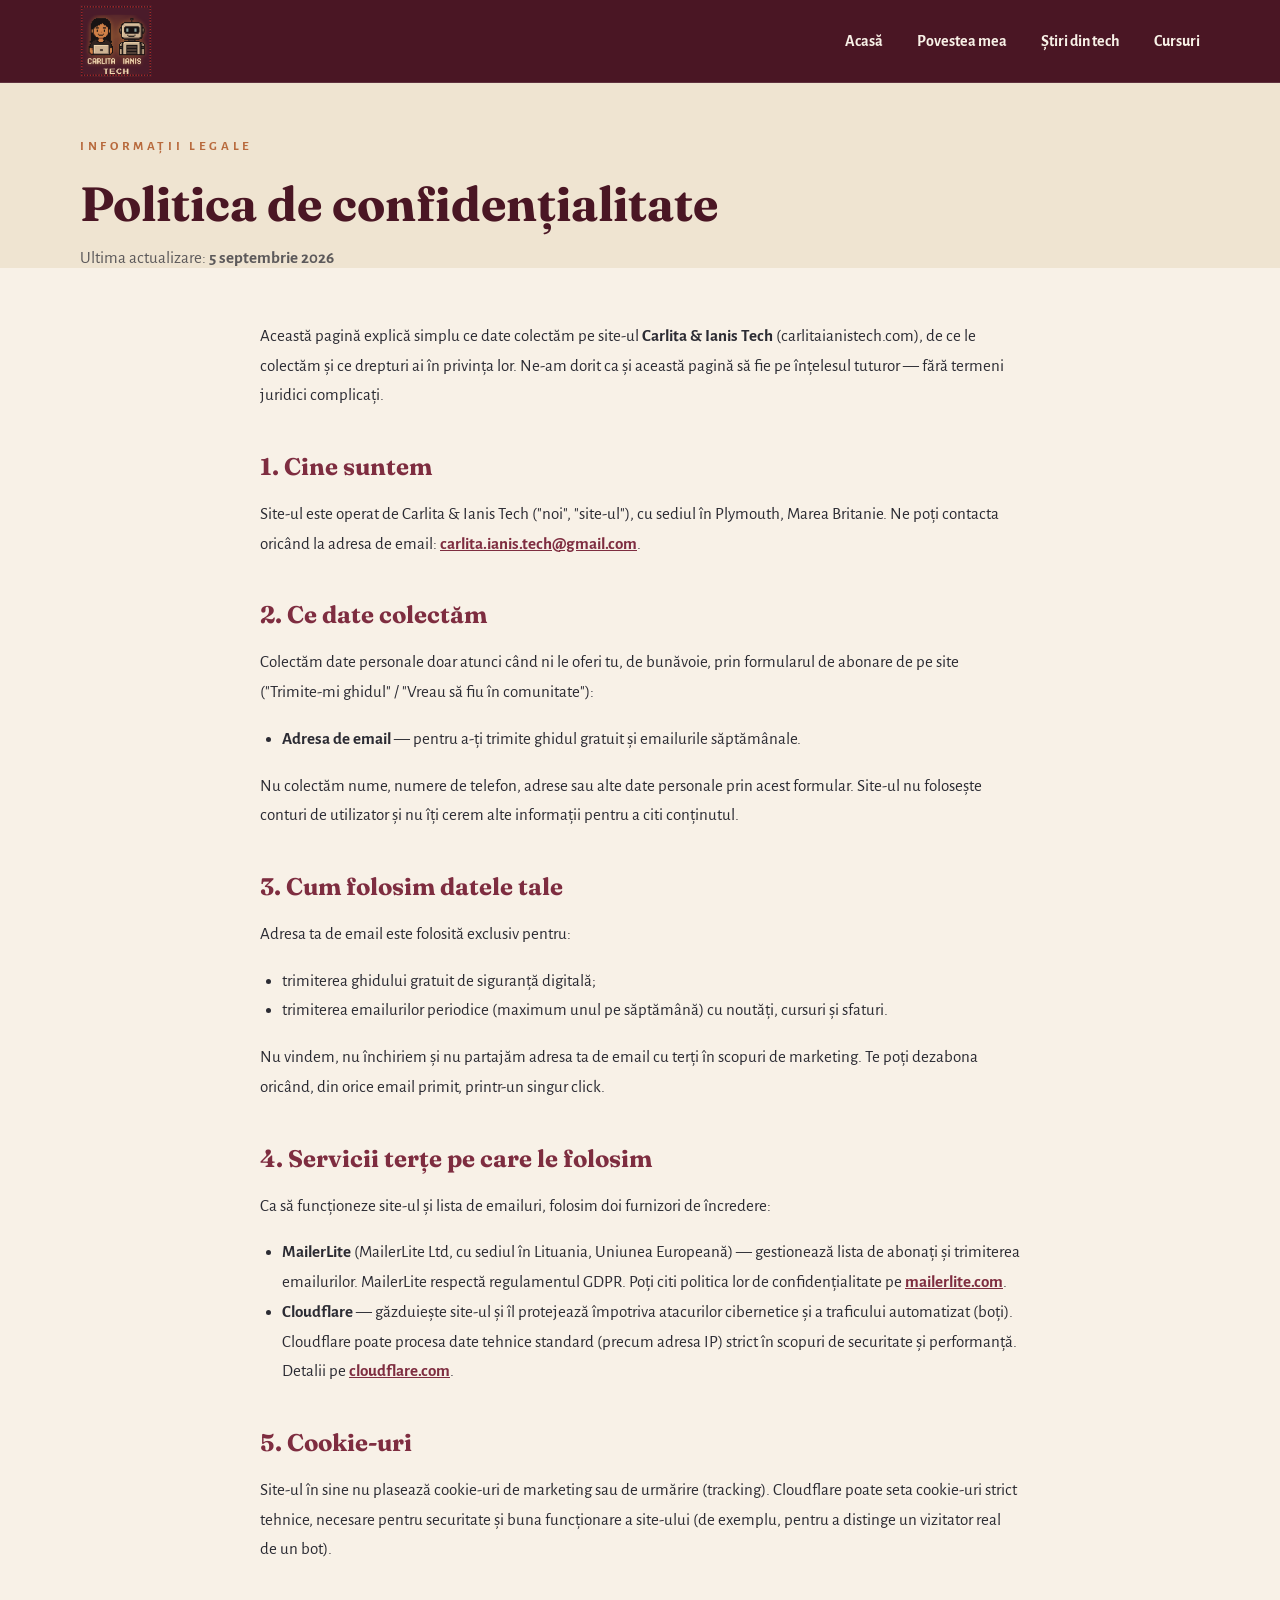
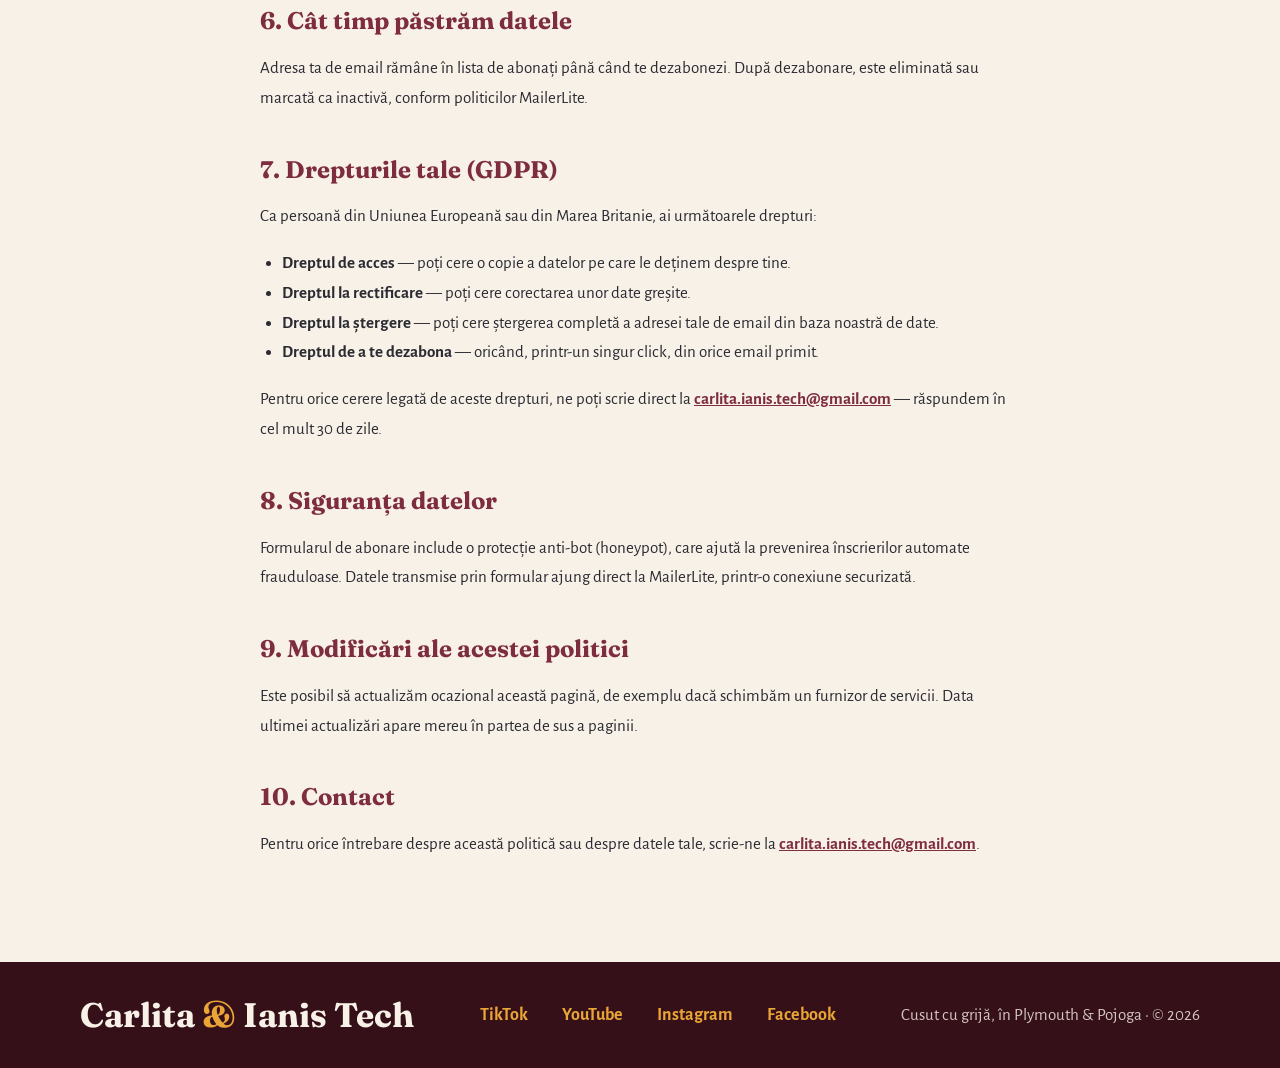
==== CarlitaIanisTechPLATFORM/frontend/confidentialitate.html @ 1e8d22af "Adauga pagina Politica de confidentialitate" ====
<!DOCTYPE html>
<html lang="ro">

<head>
    <meta charset="UTF-8">
    <meta name="viewport" content="width=device-width, initial-scale=1.0">
    <title>Politica de confidențialitate — Carlita & Ianis Tech</title>
    <meta name="description"
        content="Politica de confidențialitate a site-ului Carlita & Ianis Tech: ce date colectăm, de ce, și cum îți poți exercita drepturile GDPR.">
    <link rel="preconnect" href="https://fonts.googleapis.com">
    <link rel="preconnect" href="https://fonts.gstatic.com" crossorigin>
    <link
        href="https://fonts.googleapis.com/css2?family=Fraunces:ital,opsz,wght@0,9..144,400;0,9..144,600;0,9..144,700;1,9..144,400&family=Alegreya+Sans:wght@400;500;700&display=swap"
        rel="stylesheet">
    <link rel="stylesheet" href="style.css">
</head>

<body>

    <!--NAVIGATION BAR-->
    <header class="site-header">
        <div class="container header-bar">
            <a href="index.html" class="nav-logo">
                <img src="../assets/logo_carlita_ianis.png" alt="Carlita & Ianis Tech" class="logo-img">
            </a>

            <nav class="nav">
                <ul class="nav-links">
                    <li><a href="index.html">Acasă</a></li>
                    <li><a href="povesteamea.html">Povestea mea</a></li>
                    <li><a href="stiri.html">Știri din tech</a></li>
                    <li><a href="cursuri.html">Cursuri</a></li>
                </ul>
            </nav>
        </div>
    </header>

    <main>

        <!--HERO SIMPLU-->
        <section class="despre-mine section" style="padding-top:56px; padding-bottom:0;">
            <div class="container">
                <p class="eyebrow eyebrow--aramiu">INFORMAȚII LEGALE</p>
                <h1 style="font-size:clamp(34px,4vw,48px); color:var(--noapte); margin-bottom:10px;">
                    Politica de confidențialitate</h1>
                <p style="font-size:17px; color:var(--carbune); opacity:.75; margin-bottom:0;">
                    Ultima actualizare: <strong>5 septembrie 2026</strong>
                </p>
            </div>
        </section>

        <!--CONȚINUT POLITICA-->
        <section class="section" style="padding-top:36px;">
            <div class="container" style="max-width:760px;">

                <div style="font-size:17px; line-height:1.75; color:var(--carbune);">

                    <p>Această pagină explică simplu ce date colectăm pe site-ul
                        <strong>Carlita &amp; Ianis Tech</strong> (carlitaianistech.com), de ce le colectăm și ce
                        drepturi ai în privința lor. Ne-am dorit ca și această pagină să fie pe înțelesul tuturor —
                        fără termeni juridici complicați.</p>

                    <h2 style="color:var(--bordo); font-size:24px; margin-top:44px;">1. Cine suntem</h2>
                    <p>Site-ul este operat de Carlita &amp; Ianis Tech ("noi", "site-ul"), cu sediul în Plymouth, Marea
                        Britanie. Ne poți contacta oricând la adresa de email:
                        <a href="mailto:carlita.ianis.tech@gmail.com" style="color:var(--bordo); font-weight:700;">carlita.ianis.tech@gmail.com</a>.
                    </p>

                    <h2 style="color:var(--bordo); font-size:24px; margin-top:44px;">2. Ce date colectăm</h2>
                    <p>Colectăm date personale doar atunci când ni le oferi tu, de bunăvoie, prin formularul de
                        abonare de pe site ("Trimite-mi ghidul" / "Vreau să fiu în comunitate"):</p>
                    <ul style="padding-left:22px;">
                        <li><strong>Adresa de email</strong> — pentru a-ți trimite ghidul gratuit și emailurile
                            săptămânale.</li>
                    </ul>
                    <p>Nu colectăm nume, numere de telefon, adrese sau alte date personale prin acest formular.
                        Site-ul nu folosește conturi de utilizator și nu îți cerem alte informații pentru a citi
                        conținutul.</p>

                    <h2 style="color:var(--bordo); font-size:24px; margin-top:44px;">3. Cum folosim datele tale</h2>
                    <p>Adresa ta de email este folosită exclusiv pentru:</p>
                    <ul style="padding-left:22px;">
                        <li>trimiterea ghidului gratuit de siguranță digitală;</li>
                        <li>trimiterea emailurilor periodice (maximum unul pe săptămână) cu noutăți, cursuri și
                            sfaturi.</li>
                    </ul>
                    <p>Nu vindem, nu închiriem și nu partajăm adresa ta de email cu terți în scopuri de marketing.
                        Te poți dezabona oricând, din orice email primit, printr-un singur click.</p>

                    <h2 style="color:var(--bordo); font-size:24px; margin-top:44px;">4. Servicii terțe pe care le
                        folosim</h2>
                    <p>Ca să funcționeze site-ul și lista de emailuri, folosim doi furnizori de încredere:</p>
                    <ul style="padding-left:22px;">
                        <li><strong>MailerLite</strong> (MailerLite Ltd, cu sediul în Lituania, Uniunea Europeană) —
                            gestionează lista de abonați și trimiterea emailurilor. MailerLite respectă
                            regulamentul GDPR. Poți citi politica lor de confidențialitate pe
                            <a href="https://www.mailerlite.com/legal/privacy-policy" target="_blank"
                                rel="noopener noreferrer" style="color:var(--bordo); font-weight:700;">mailerlite.com</a>.</li>
                        <li><strong>Cloudflare</strong> — găzduiește site-ul și îl protejează împotriva atacurilor
                            cibernetice și a traficului automatizat (boți). Cloudflare poate procesa date tehnice
                            standard (precum adresa IP) strict în scopuri de securitate și performanță. Detalii pe
                            <a href="https://www.cloudflare.com/privacypolicy/" target="_blank"
                                rel="noopener noreferrer" style="color:var(--bordo); font-weight:700;">cloudflare.com</a>.</li>
                    </ul>

                    <h2 style="color:var(--bordo); font-size:24px; margin-top:44px;">5. Cookie-uri</h2>
                    <p>Site-ul în sine nu plasează cookie-uri de marketing sau de urmărire (tracking). Cloudflare
                        poate seta cookie-uri strict tehnice, necesare pentru securitate și buna funcționare a
                        site-ului (de exemplu, pentru a distinge un vizitator real de un bot).</p>

                    <h2 style="color:var(--bordo); font-size:24px; margin-top:44px;">6. Cât timp păstrăm datele</h2>
                    <p>Adresa ta de email rămâne în lista de abonați până când te dezabonezi. După dezabonare, este
                        eliminată sau marcată ca inactivă, conform politicilor MailerLite.</p>

                    <h2 style="color:var(--bordo); font-size:24px; margin-top:44px;">7. Drepturile tale (GDPR)</h2>
                    <p>Ca persoană din Uniunea Europeană sau din Marea Britanie, ai următoarele drepturi:</p>
                    <ul style="padding-left:22px;">
                        <li><strong>Dreptul de acces</strong> — poți cere o copie a datelor pe care le deținem despre
                            tine.</li>
                        <li><strong>Dreptul la rectificare</strong> — poți cere corectarea unor date greșite.</li>
                        <li><strong>Dreptul la ștergere</strong> — poți cere ștergerea completă a adresei tale de
                            email din baza noastră de date.</li>
                        <li><strong>Dreptul de a te dezabona</strong> — oricând, printr-un singur click, din orice
                            email primit.</li>
                    </ul>
                    <p>Pentru orice cerere legată de aceste drepturi, ne poți scrie direct la
                        <a href="mailto:carlita.ianis.tech@gmail.com" style="color:var(--bordo); font-weight:700;">carlita.ianis.tech@gmail.com</a>
                        — răspundem în cel mult 30 de zile.</p>

                    <h2 style="color:var(--bordo); font-size:24px; margin-top:44px;">8. Siguranța datelor</h2>
                    <p>Formularul de abonare include o protecție anti-bot (honeypot), care ajută la prevenirea
                        înscrierilor automate frauduloase. Datele transmise prin formular ajung direct la MailerLite,
                        printr-o conexiune securizată.</p>

                    <h2 style="color:var(--bordo); font-size:24px; margin-top:44px;">9. Modificări ale acestei
                        politici</h2>
                    <p>Este posibil să actualizăm ocazional această pagină, de exemplu dacă schimbăm un furnizor de
                        servicii. Data ultimei actualizări apare mereu în partea de sus a paginii.</p>

                    <h2 style="color:var(--bordo); font-size:24px; margin-top:44px;">10. Contact</h2>
                    <p>Pentru orice întrebare despre această politică sau despre datele tale, scrie-ne la
                        <a href="mailto:carlita.ianis.tech@gmail.com" style="color:var(--bordo); font-weight:700;">carlita.ianis.tech@gmail.com</a>.
                    </p>

                </div>

            </div>
        </section>

    </main>

    <!--FOOTER-->
    <footer class="footer">
        <div class="container footer-content">

            <div class="footer-brand">
                <strong>Carlita <span>&</span> Ianis Tech</strong>
            </div>

            <ul class="footer-social">
                <li><a href="https://www.tiktok.com/@carlitaianistech?is_from_webapp=1&sender_device=pc" target="_blank"
                        rel="noopener noreferrer">TikTok</a></li>
                <li><a href="https://www.youtube.com/@carlita_ianis_tech" target="_blank"
                        rel="noopener noreferrer">YouTube</a></li>
                <li><a href="https://www.instagram.com/carlita.ianis.tech/" target="_blank"
                        rel="noopener noreferrer">Instagram</a></li>
                <li><a href="https://www.facebook.com/profile.php?id=61580936638582" target="_blank"
                        rel="noopener noreferrer">Facebook</a></li>
            </ul>

            <div class="footer-copy">
                Cusut cu grijă, în Plymouth &amp; Pojoga · © 2026
            </div>

        </div>
    </footer>

    <script src="main.js"></script>
</body>

</html>
---- CarlitaIanisTechPLATFORM/frontend/style.css ----
:root {
    --noapte: #4A1624;
    --noapte-adanc: #361018;
    --pergament: #F8F1E7;
    --pergament-2: #EFE4D1;
    --alb-cald: #FFF9F0;
    --chihlimbar: #E9A536;
    --bordo: #7E2D40;
    --aramiu: #B86A3D;
    --salvie: #8FA08B;
    --carbune: #2B2B33;
    --rosu-ie: #C92A2A;
}

/* RESET */
* {
    box-sizing: border-box;
}

html {
    scroll-behavior: smooth;
}

body {
    margin: 0;
    font-family: "Alegreya Sans", sans-serif;
    background: var(--pergament);
    color: var(--carbune);
}

h1,
h2,
h3 {
    font-family: "Fraunces", serif;
    line-height: 1.12;
    margin: 0 0 18px;
}

a {
    color: inherit;
}

/* GLOBAL LAYOUT */
.container {
    width: min(1120px, calc(100% - 48px));
    margin-left: auto;
    margin-right: auto;
}

.section {
    padding-top: 86px;
    padding-bottom: 86px;
}

.section-title {
    margin-bottom: 42px;
}

.section-title--center {
    text-align: center;
}

.eyebrow {
    font-size: 13px;
    font-weight: 700;
    letter-spacing: .28em;
    text-transform: uppercase;
    color: var(--chihlimbar);
    margin: 0 0 22px;
}

.eyebrow--aramiu {
    color: var(--aramiu);
}

.cusatura-titlu {
    width: 96px;
    height: 18px;
    margin-top: 14px;
    margin-bottom: 0;
    display: block;
    background-image: url("data:image/svg+xml,%3Csvg xmlns='http://www.w3.org/2000/svg' width='96' height='18' viewBox='0 0 96 18'%3E%3Cg fill='none' stroke-linecap='round' stroke-width='2.6'%3E%3Cpath stroke='%23C92A2A' d='M2 3L10 11M10 3L2 11'/%3E%3Cpath stroke='%232B2B33' d='M18 3L26 11M26 3L18 11'/%3E%3Cpath stroke='%23C92A2A' d='M34 3L42 11M42 3L34 11'/%3E%3Cpath stroke='%232B2B33' d='M50 3L58 11M58 3L50 11'/%3E%3Cpath stroke='%23C92A2A' d='M66 3L74 11M74 3L66 11'/%3E%3Cpath stroke='%232B2B33' d='M82 3L90 11M90 3L82 11'/%3E%3C/g%3E%3C/svg%3E");
    background-repeat: no-repeat;
    background-position: left center;
    background-size: 96px 18px;
}

.section-title--center .cusatura-titlu {
    margin-left: auto;
    margin-right: auto;
}

/* HEADER */
.site-header {
    position: sticky;
    top: 0;
    z-index: 1000;
    background: var(--noapte);
    border-bottom: 1px solid rgba(255, 255, 255, .12);
}

.header-bar {
    height: 82px;
    display: flex;
    align-items: center;
    justify-content: space-between;
}

.logo-img {
    height: 72px;
    width: auto;
    display: block;
}

.nav-logo {
    line-height: 0;
}

.nav-links {
    list-style: none;
    display: flex;
    gap: 34px;
    margin: 0;
    padding: 0;
}

.nav-links a {
    text-decoration: none;
    color: var(--pergament);
    font-weight: 700;
    font-size: 16px;
}

.nav-links a:hover {
    color: var(--chihlimbar);
}

/* BRODERIE BORDER */
.motif-border,
.broderie {
    height: 48px;
    width: 100%;
    background-color: var(--alb-cald);
    background-image: url("data:image/svg+xml,%3Csvg xmlns='http://www.w3.org/2000/svg' width='120' height='60' viewBox='0 0 120 60'%3E%3Cg fill='none' stroke-width='2.4' stroke-linecap='round'%3E%3Cpath stroke='%232B2B33' d='M2 24L10 32M10 24L2 32M14 18L22 26M22 18L14 26M26 12L34 20M34 12L26 20M38 6L46 14M46 6L38 14M50 0L58 8M58 0L50 8M62 0L70 8M70 0L62 8M74 6L82 14M82 6L74 14M86 12L94 20M94 12L86 20M98 18L106 26M106 18L98 26M110 24L118 32M118 24L110 32M2 28L10 36M10 28L2 36M14 34L22 42M22 34L14 42M26 40L34 48M34 40L26 48M38 46L46 54M46 46L38 54M50 52L58 60M58 52L50 60M62 52L70 60M70 52L62 60M74 46L82 54M82 46L74 54M86 40L94 48M94 40L86 48M98 34L106 42M106 34L98 42M110 28L118 36M118 28L110 36'/%3E%3Cpath stroke='%23C92A2A' d='M56 26L64 34M64 26L56 34M56 14L64 22M64 14L56 22M56 38L64 46M64 38L56 46M44 26L52 34M52 26L44 34M68 26L76 34M76 26L68 34M48 18L56 26M56 18L48 26M64 18L72 26M72 18L64 26M48 34L56 42M56 34L48 42M64 34L72 42M72 34L64 42M-4 26L4 34M4 26L-4 34M4 18L12 26M12 18L4 26M4 34L12 42M12 34L4 42M116 26L124 34M124 26L116 34M108 18L116 26M116 18L108 26M108 34L116 42M116 34L108 42'/%3E%3C/g%3E%3C/svg%3E");
    background-repeat: repeat-x;
    background-position: center;
    background-size: 96px 48px;
    border-top: 2px solid var(--pergament-2);
    border-bottom: 2px solid var(--pergament-2);
}

/* HERO */
.hero {
    background: var(--noapte);
    color: var(--pergament);
    padding-bottom: 76px;
}

.hero-banner {
    background: var(--noapte);
    padding: 18px 0 0;
    text-align: center;
}

.hero-banner img {
    width: 100%;
    height: auto;
    max-height: 310px;
    object-fit: contain;
    object-position: center;
    display: block;
}

.hero-grid {
    padding-top: 70px;
    display: grid;
    grid-template-columns: 1fr 390px;
    gap: 95px;
    align-items: center;
}

.hero h1 {
    font-size: clamp(46px, 5vw, 68px);
    color: var(--alb-cald);
}

.hero h1 em {
    color: var(--chihlimbar);
    font-style: italic;
}

.hero .sub {
    max-width: 620px;
    font-size: 21px;
    line-height: 1.65;
    margin: 0 0 34px;
}

.hero-butoane {
    display: flex;
    gap: 18px;
    flex-wrap: wrap;
}

.hero-photo-frame,
.povestea-foto-frame {
    position: relative;
    padding: 12px;
    border-radius: 26px;
    background: rgba(54, 16, 24, .75);
}

.hero-photo-frame {
    border: 4px solid #B87A35;
    box-shadow: 0 0 0 14px rgba(126, 45, 64, .25);
}

.hero-photo-frame::before,
.povestea-foto-frame::before {
    content: "";
    position: absolute;
    inset: 16px;
    border: 1.5px dashed rgba(255, 249, 240, .55);
    border-radius: 18px;
    pointer-events: none;
}

.hero-photo {
    width: 100%;
    height: 420px;
    object-fit: cover;
    border-radius: 18px;
    display: block;
}

/* BUTTONS */
.btn,
.btn-secondary {
    display: inline-flex;
    align-items: center;
    justify-content: center;
    border-radius: 999px;
    font-weight: 700;
    text-decoration: none;
}

.btn {
    padding: 17px 34px;
    font-size: 17px;
}

.btn-amber {
    background: var(--chihlimbar);
    color: var(--noapte-adanc);
    box-shadow: 0 10px 28px rgba(233, 165, 54, .35);
}

.btn-ghost {
    border: 2px solid rgba(255, 249, 240, .55);
    color: var(--alb-cald);
}

.btn-secondary {
    margin-top: 42px;
    padding: 14px 28px;
    border: 2px solid var(--noapte);
    color: var(--noapte);
    font-size: 16px;
}

.btn-secondary:hover {
    background: var(--noapte);
    color: var(--alb-cald);
}

/* QUOTE */
.hero2 {
    background: var(--alb-cald);
}

.hero2-quote {
    max-width: 980px;
    margin: 0 auto;
    padding: 78px 24px 86px;
    text-align: center;
    font-family: "Fraunces", serif;
    font-size: clamp(28px, 3vw, 40px);
    line-height: 1.55;
    color: var(--noapte);
}

.q-italic {
    font-style: italic;
}

.q-bold {
    font-weight: 700;
    color: var(--bordo);
}

/* NEWS */
.ultimile-stiri {
    background: var(--pergament-2);
}

.ultimile-stiri h1 {
    color: var(--noapte);
    font-size: clamp(38px, 4vw, 52px);
}

.card-grid {
    display: grid;
    grid-template-columns: repeat(3, 1fr);
    gap: 30px;
}

.card {
    background: var(--alb-cald);
    border: 1px solid rgba(74, 22, 36, .12);
    border-radius: 14px;
    padding: 30px 28px;
    min-height: 190px;
}

.card h3 {
    color: var(--noapte);
    font-size: 23px;
}

.card p {
    color: var(--carbune);
    font-size: 17px;
    line-height: 1.55;
}

.badge {
    display: inline-block;
    padding: 7px 15px;
    border-radius: 999px;
    font-size: 13px;
    font-weight: 700;
    color: var(--alb-cald);
}

.badge--salvie {
    background: var(--salvie);
}

.badge--bordo {
    background: var(--noapte);
}

.badge--aramiu {
    background: var(--aramiu);
}

/* PROMISIUNI */
.promisiuni {
    background: var(--noapte);
    color: var(--alb-cald);
}

.promisiuni h1 {
    font-size: clamp(38px, 4vw, 52px);
    max-width: 850px;
}

.promisiuni-grid {
    display: grid;
    grid-template-columns: repeat(3, 1fr);
    gap: 34px;
    margin-top: 46px;
}

.promisiune {
    border-top: 3px solid var(--chihlimbar);
    padding-top: 24px;
}

.promisiune:nth-child(2) {
    border-top-color: var(--salvie);
}

.promisiune:nth-child(3) {
    border-top-color: var(--aramiu);
}

.promisiune h3 {
    color: var(--alb-cald);
    font-size: 27px;
}

/* POVESTEA MEA */
.povestea-mea {
    background: var(--pergament);
}

.povestea-mea-grid {
    display: grid;
    grid-template-columns: 430px 1fr;
    gap: 72px;
    align-items: center;
}

.povestea-foto-frame {
    border-radius: 18px;
    background: var(--noapte);
}

.povestea-foto {
    width: 100%;
    height: 520px;
    object-fit: cover;
    border-radius: 14px;
    display: block;
}

.povestea-mea h2 {
    font-family: "Alegreya Sans", sans-serif;
    color: var(--aramiu);
    letter-spacing: .28em;
    font-size: 15px;
    font-weight: 700;
}

.povestea-mea h1 {
    color: var(--noapte);
    font-size: clamp(38px, 4vw, 50px);
}

.povestea-mea p {
    font-size: 20px;
    line-height: 1.75;
}

.povestea-mea strong {
    color: var(--bordo);
}

/* CREZ */
.crezul-meu {
    background: var(--alb-cald);
    text-align: center;
}

.crezul-meu .container {
    max-width: 820px;
}

.crezul-meu h4,
.followers h4 {
    color: var(--aramiu);
    letter-spacing: .32em;
    font-size: 13px;
    margin: 0 0 14px;
}

.crezul-meu h1 {
    color: var(--noapte);
    font-size: clamp(38px, 4vw, 52px);
}

.crez-list {
    list-style: none;
    padding: 0;
    margin: 38px auto 0;
}

.crez-list li {
    font-family: "Fraunces", serif;
    font-style: italic;
    font-size: 25px;
    line-height: 1.55;
    color: var(--noapte);
    margin-bottom: 24px;
}

.crez-list li::before {
    content: "× ";
    color: var(--chihlimbar);
    font-style: normal;
}

.crezul-meu h2 {
    color: var(--bordo);
    font-size: 27px;
    margin-top: 46px;
}

/* FOLLOWERS */
.followers {
    background: var(--pergament-2);
    text-align: center;
}

.followers-grid {
    display: grid;
    grid-template-columns: repeat(3, 1fr);
    gap: 46px;
}

.stat-numar {
    font-family: "Fraunces", serif;
    font-size: 50px;
    font-weight: 700;
    color: var(--noapte);
    margin: 0 0 8px;
}

.stat p:last-child {
    max-width: 260px;
    margin: 0 auto;
    line-height: 1.5;
}

/* NEWSLETTER */
.aboneazate {
    background: var(--bordo);
    color: var(--alb-cald);
}

.aboneazate-inner {
    display: grid;
    grid-template-columns: 1fr 1fr;
    gap: 70px;
    align-items: center;
}

.aboneazate h2 {
    font-size: clamp(34px, 4vw, 48px);
    max-width: 560px;
}

.aboneazate .sub {
    max-width: 620px;
    font-size: 19px;
    line-height: 1.55;
}

.aboneazate-form {
    padding-top: 34px;
}

.ghid-form {
    display: flex;
    gap: 14px;
    align-items: center;
    flex-wrap: nowrap;
}

.ghid-form input {
    width: 320px;
    padding: 15px 22px;
    border: none;
    border-radius: 999px;
    font-family: inherit;
}

.ghid-form button {
    border: none;
    cursor: pointer;
    white-space: nowrap;
}

.form-note {
    font-size: 14px;
    opacity: .9;
    margin-top: 12px;
}

@media (max-width: 900px) {
    .aboneazate-inner {
        grid-template-columns: 1fr;
        gap: 34px;
        text-align: center;
    }

    .ghid-form {
        justify-content: center;
        flex-wrap: wrap;
    }
}

/* CHAT */
.chat-fab {
    position: fixed;
    right: 26px;
    bottom: 26px;
    width: 60px;
    height: 60px;
    background: var(--chihlimbar);
    border-radius: 50%;
    display: flex;
    align-items: center;
    justify-content: center;
    text-decoration: none;
    font-size: 28px;
    box-shadow: 0 10px 28px rgba(0, 0, 0, .32);
    z-index: 900;
}

/*==============================
            FOOTER
==============================*/

.footer {
    background: var(--noapte-adanc);
    color: var(--pergament);
    padding: 32px 0;
}

.footer-content {
    display: flex;
    align-items: center;
    justify-content: space-between;
    gap: 50px;
}

.footer-brand {
    font-family: "Fraunces", serif;
    font-size: 34px;
    font-weight: 700;
    white-space: nowrap;
}

.footer-brand span {
    color: var(--chihlimbar);
}

.footer-social {
    list-style: none;
    display: flex;
    gap: 34px;
    padding: 0;
    margin: 0;
}

.footer-social a {
    color: var(--chihlimbar);
    text-decoration: none;
    font-weight: 700;
    font-size: 18px;
    transition: .25s;
}

.footer-social a:hover {
    color: #ffd27b;
}

.footer-copy {
    font-size: 17px;
    color: rgba(255, 249, 240, .78);
    white-space: nowrap;
}

/*==============================
        MOBILE
==============================*/

@media (max-width: 900px) {

    .hero-grid {
        grid-template-columns: 1fr;
        gap: 44px;
        padding-top: 44px;
    }

    .hero-photo-frame {
        max-width: 390px;
        margin: 0 auto;
    }

    .card-grid,
    .promisiuni-grid,
    .followers-grid {
        grid-template-columns: 1fr;
    }

    .povestea-mea-grid {
        grid-template-columns: 1fr;
        gap: 40px;
    }

    .povestea-foto {
        height: 420px;
    }

    .header-bar {
        height: auto;
        flex-direction: column;
        gap: 10px;
        padding: 12px 0;
    }

    .nav-links {
        flex-wrap: wrap;
        justify-content: center;
        gap: 16px 22px;
    }

    .logo-img {
        height: 56px;
    }

    .section {
        padding-top: 56px;
        padding-bottom: 56px;
    }

    .footer-content {
        flex-direction: column;
        gap: 20px;
        text-align: center;
    }

    .footer-brand {
        font-size: 28px;
    }

    .footer-social {
        flex-wrap: wrap;
        justify-content: center;
        gap: 20px;
    }

    .footer-copy {
        white-space: normal;
    }
}

@media (max-width: 480px) {

    .ghid-form input {
        width: 100%;
    }

    .ghid-form button {
        width: 100%;
    }

    .hero-photo {
        height: 340px;
    }
}

/* MESAJE FORMULAR — în afara media query, se aplică peste tot */
.form-mesaj {
    margin-top: 14px;
    padding: 12px 20px;
    border-radius: 999px;
    font-weight: 700;
    font-size: 15px;
    display: inline-block;
}

.form-mesaj--succes {
    background: var(--salvie);
    color: var(--alb-cald);
}

.form-mesaj--eroare {
    background: var(--chihlimbar);
    color: var(--noapte-adanc);
}

/*despre-mine*/
.despre-mine {
    background: var(--pergament-2);
}

.despre-mine h2 {
    color: var(--noapte);
    font-size: clamp(38px, 4vw, 52px);
}

.despre-CarlitaIanisTech {
    background: var(--bordo);
    color: var(--alb-cald);
}

.despre-CarlitaIanisTech-inner {
    display: grid;
    grid-template-columns: 1fr 1fr;
    gap: 70px;
    align-items: center
}

.despre-CarlitaIanisTech h2 {
    font-size: clamp(34px, 4vw, 48px);
    max-width: 560px;
}

.despre-CarlitaIanisTech .sub {
    max-width: 620px;
    font-size: 19px;
    line-height: 1.55;


}

/*===== CURSURI =====*/

/* Fundaluri alternate pe secțiuni */
.cursuri-programare {
    background: var(--pergament-2);
}

.securitate-cibernetica {
    background: var(--alb-cald);
}

.inteligenta-artificiala {
    background: var(--pergament);
}

/* Toggle "Vezi lecțiile" — ascundem săgeata default a lui details */
.curs-toggle::-webkit-details-marker {
    display: none;
}

.curs-toggle {
    list-style: none;
    cursor: pointer;
    display: inline-flex;
    align-items: center;
    gap: 0.5rem;
}

/* Chevron — starea normală (închis) */
.chevron {
    display: inline-block;
    /* fără asta, transform nu funcționează */
    transition: transform 0.3s ease;
    /* rotație lină, nu bruscă */
}

/* Chevron — starea deschisă */
details[open] .chevron {
    transform: rotate(180deg);
    /* ▼ devine ▲ */
}

/* Rândul unei lecții în listă */
.lectie-rand {
    display: flex;
    justify-content: space-between;
    /* titlul la stânga, durata la dreapta */
    align-items: center;
    width: 100%;
    padding: 0.9rem 1.2rem;
    margin-top: 0.6rem;
    background: var(--alb-cald);
    border: 1px solid var(--pergament-2);
    border-radius: 8px;
    font-family: inherit;
    font-size: 1rem;
    cursor: pointer;
    text-align: left;
    transition: background 0.2s ease, transform 0.2s ease;
}

.lectie-rand:hover {
    background: var(--pergament);
    transform: translateX(4px);
    /* mică alunecare la hover — subtil, elegant */
}

.lectie-durata {
    opacity: 0.6;
    font-size: 0.9rem;
}

/*===== DIALOG LECȚIE =====*/

dialog {
    /* dialog e centrat automat de browser — noi doar îl îmbrăcăm frumos */
    width: min(90vw, 480px);
    /* max 480px, dar pe telefon 90% din ecran */
    max-height: 85vh;
    /* niciodată mai înalt de 85% din ecran */
    overflow-y: auto;
    /* dacă nu încape, apare scroll ÎN dialog */
    border: none;
    border-radius: 12px;
    padding: 1.5rem;
    background: var(--alb-cald);
    text-align: center;
    /* totul pe mijloc, cum ai vrut */
}

/* Fundalul întunecat din spatele dialogului */
dialog::backdrop {
    background: rgba(0, 0, 0, 0.55);
}

/* Videoclipul — vertical (Shorts), centrat, mai mare */
dialog iframe {
    width: 250px;
    aspect-ratio: 9 / 16;
    /* format vertical de Shorts */
    border: none;
    border-radius: 10px;
    display: block;
    margin: 0 auto 1rem;
    /* auto stânga-dreapta = centrat */
}

/* Details din dialog — săgeata rămâne lizibilă și centrat arată curat */
dialog details {
    margin: 0.6rem 0;
}

dialog summary {
    cursor: pointer;
    font-weight: 500;
}

/* Butonul Închide, centrat */
dialog form[method="dialog"] {
    margin-top: 1rem;
}

/*pentru telefon */
@media (max-width: 600px) {
    .lectie-rand {
        flex-direction: column;
        /* titlul sus, durata dedesubt */
        align-items: flex-start;
        gap: 0.3rem;
    }
}

/*===== ȘTIRI ===== */

/* Bara de filtre — orizontală, scroll lateral (ca YouTube) */
.stiri-filtre {
    display: flex;
    gap: 10px;
    overflow-x: auto;
    padding-bottom: 10px;
    margin-bottom: 28px;
    scrollbar-width: thin;
}

.stiri-filtru {
    flex: 0 0 auto;
    /* nu se micșorează, stă pe o linie */
    padding: 8px 18px;
    border-radius: 999px;
    border: 1px solid var(--pergament-2);
    background: var(--alb-cald);
    color: var(--bordo);
    font-family: inherit;
    font-weight: 700;
    font-size: 0.95rem;
    cursor: pointer;
    white-space: nowrap;
    transition: background 0.2s ease;
}

.stiri-filtru:hover {
    background: var(--pergament);
}

.stiri-filtru.activ {
    background: var(--chihlimbar);
    color: var(--noapte-adanc);
    border-color: var(--chihlimbar);
}

/* Grid-ul de carduri */
.stiri-grid {
    display: grid;
    grid-template-columns: repeat(auto-fill, minmax(260px, 1fr));
    gap: 24px;
}

/* Cardul unei știri (buton care deschide dialogul) */
.stire-card {
    display: flex;
    flex-direction: column;
    padding: 0;
    border: none;
    background: transparent;
    text-align: left;
    cursor: pointer;
    font-family: inherit;
}

.stire-coperta {
    width: 100%;
    aspect-ratio: 16 / 9;
    object-fit: cover;
    border-radius: 12px;
    display: block;
    transition: transform 0.2s ease;
}

.stire-card:hover .stire-coperta {
    transform: scale(1.02);
    /* mică mărire la hover, elegant */
}

.stire-info {
    padding: 10px 4px 0;
}

.stire-titlu {
    font-family: inherit;
    /* curat, ca la YouTube — nu Fraunces */
    font-size: 1rem;
    font-weight: 700;
    color: var(--noapte);
    margin: 0 0 4px;
    line-height: 1.3;
}

.stire-data {
    font-size: 0.85rem;
    color: var(--carbune);
    opacity: 0.65;
    margin: 0;
}

/* Dialog știre — video orizontal 16:9 (nu vertical ca la cursuri) */
.stire-dialog {
    width: min(92vw, 640px);
    text-align: left;
}

.stire-dialog iframe {
    width: 100%;
    aspect-ratio: 16 / 9;
    height: auto;
    margin-bottom: 1rem;
}

/* ============================================================
   POVESTEA MEA  (versiune curată — tot CSS-ul stă aici, în style.css)
   ============================================================ */

:root {
    --pv-panel: #F6F0E2;
    /* panoul ferestrei */
    --pv-burgundy: #40121F;
    /* titluri închise */
    --pv-wine: #6E2537;
    --pv-aramiu: #B08A4A;
    --pv-rosu: #C0392B;
    --pv-text: #3A2B24;
    --pv-line: rgba(64, 18, 31, .15);
}

/* ---------- CUPRINS ---------- */
.cuprins-list {
    list-style: none;
    max-width: 600px;
    margin: 1.6rem auto 0;
    padding: 0;
}

.cuprins-list li+li {
    border-top: 1px dashed var(--pv-line);
}

.cuprins-list a {
    display: flex;
    align-items: baseline;
    gap: 1rem;
    padding: .9rem .5rem;
    text-decoration: none;
    color: var(--pv-burgundy);
    transition: color .15s ease;
}

.cuprins-list a:hover {
    color: var(--pv-rosu);
}

.cuprins-num {
    font-family: 'Fraunces', serif;
    font-weight: 600;
    color: var(--pv-aramiu);
    min-width: 2em;
    font-size: 1.15rem;
}

/* ---------- FEREASTRA CU POVESTEA ---------- */
.poveste-cadru {
    width: min(760px, 92%);
    margin: 0 auto;
    background: var(--pv-panel);
    border-radius: 14px;
    padding: clamp(1.6rem, 4vw, 3.2rem);
    box-shadow:
        0 0 0 1px var(--pv-aramiu),
        0 0 0 7px var(--pv-panel),
        0 0 0 8px var(--pv-line),
        0 22px 50px rgba(64, 18, 31, .12);
}

/* rama foto de la începutul fiecărui capitol (se ascunde singură dacă poza lipsește) */
.cap-poza {
    max-width: 440px;
    margin: 0 auto 1.6rem;
    background: #fff;
    padding: .6rem;
    border: 1px solid var(--pv-aramiu);
    border-radius: 8px;
    box-shadow: 0 10px 24px rgba(64, 18, 31, .14);
}

.cap-poza img {
    width: 100%;
    display: block;
    border-radius: 4px;
}

.cap {
    scroll-margin-top: 90px;
}

.cap-eyebrow {
    text-align: center;
    text-transform: uppercase;
    letter-spacing: .3em;
    font-size: .74rem;
    font-weight: 700;
    color: var(--pv-aramiu);
    margin: 0 0 .4rem;
}

.cap-titlu {
    text-align: center;
    font-family: 'Fraunces', serif;
    font-weight: 600;
    font-size: clamp(1.7rem, 4vw, 2.3rem);
    line-height: 1.15;
    color: var(--pv-burgundy);
    margin: 0 0 1.6rem;
}

.cap-body {
    font-size: 1.16rem;
    line-height: 1.85;
    color: var(--pv-text);
}

.cap-body p {
    margin: 0 0 1.2rem;
}

.cap-body h3 {
    font-family: 'Fraunces', serif;
    font-weight: 600;
    font-size: 1.42rem;
    color: var(--pv-wine);
    margin: 2.4rem 0 1rem;
}

.cap-body h4 {
    font-family: 'Fraunces', serif;
    font-weight: 600;
    font-size: 1.18rem;
    color: var(--pv-aramiu);
    margin: 1.9rem 0 .7rem;
}

.cap-body strong {
    color: var(--pv-wine);
    font-weight: 700;
}

.cap-body em {
    font-style: italic;
}

/* inițială mare pe primul paragraf al poveștii */
.cap--first .cap-body>p:first-of-type::first-letter {
    font-family: 'Fraunces', serif;
    font-weight: 700;
    color: var(--pv-wine);
    float: left;
    font-size: 3.4rem;
    line-height: .82;
    padding: .3rem .5rem 0 0;
}

/* despărțitor între capitole (× × × × ×) */
.cap-divider {
    text-align: center;
    color: var(--pv-aramiu);
    letter-spacing: .55em;
    font-size: 1rem;
    margin: 3rem 0 2.4rem;
}

/* ---------- MULȚUMESC ---------- */
/* forțăm centrarea (anulează max-width:560px moștenit din .despre-CarlitaIanisTech) */
.multumesc-center {
    text-align: center;
}

#multumesc,
#multumesc .section-title,
#multumesc h2,
#multumesc .eyebrow,
#multumesc .cusatura-titlu,
#multumesc .sub {
    text-align: center;
}

#multumesc h2 {
    max-width: none;
    margin-left: auto;
    margin-right: auto;
}

/* semnătura caligrafică — auriu, ca să se vadă pe fundalul vișiniu */
.semnatura {
    font-family: 'Great Vibes', cursive;
    font-size: clamp(3.2rem, 9vw, 5rem);
    color: #E3C07E;
    line-height: 1;
    margin: 1rem 0 1.6rem;
    text-align: center;
}

/* butonul — auriu cu text închis, contrast clar pe vișiniu */
.btn-cursuri {
    display: inline-block;
    font-weight: 700;
    text-decoration: none;
    color: #3A1720;
    background: #CBA24A;
    padding: .9rem 1.9rem;
    border-radius: 999px;
    transition: background .15s ease, transform .15s ease;
}

.btn-cursuri:hover {
    background: #B98F3B;
    transform: translateY(-2px);
}
/* ==========================================================
ACASĂ — grila „Ce învățăm săptămâna aceasta" (cele mai noi 3)
3 pe rând pe desktop · unul sub altul pe mobil
 ========================================================== */
#acasa-noutati {
    display: grid;
    grid-template-columns: repeat(3, 1fr);
    gap: 30px;
    align-items: start;
}

@media (max-width: 900px) {
    #acasa-noutati {
        grid-template-columns: 1fr;
    }
}

/* Cardurile de pe pagina de acasă — clic pentru video */
.card--clic {
    cursor: pointer;
    transition: transform .2s ease, box-shadow .2s ease;
}

.card--clic:hover {
    transform: translateY(-3px);
    box-shadow: 0 12px 28px rgba(74, 22, 36, .12);
}
/* ==========================================================
   IANIS — botul de întrebări (pagina principală)
   ========================================================== */
.ianis-panou {
    position: fixed;
    right: 26px;
    bottom: 96px;                 /* deasupra butonului rotund */
    width: min(360px, calc(100vw - 40px));
    max-height: 70vh;
    display: flex;
    flex-direction: column;
    background: var(--alb-cald);
    border-radius: 16px;
    box-shadow: 0 18px 50px rgba(0, 0, 0, .28);
    overflow: hidden;
    z-index: 950;
}

.ianis-panou[hidden] { display: none; }

.ianis-header {
    display: flex;
    align-items: center;
    justify-content: space-between;
    padding: 14px 18px;
    background: var(--noapte);
    color: var(--pergament);
    font-family: "Fraunces", serif;
    font-weight: 700;
    font-size: 18px;
}

.ianis-inchide {
    background: none;
    border: none;
    color: var(--pergament);
    font-size: 24px;
    line-height: 1;
    cursor: pointer;
}

.ianis-mesaje {
    flex: 1;
    overflow-y: auto;
    padding: 16px;
    display: flex;
    flex-direction: column;
    gap: 10px;
}

.ianis-bula {
    max-width: 85%;
    padding: 10px 14px;
    border-radius: 14px;
    font-size: 15px;
    line-height: 1.5;
}

.ianis-bula--bot {
    align-self: flex-start;
    background: var(--pergament-2);
    color: var(--carbune);
    border-bottom-left-radius: 4px;
}

.ianis-bula--user {
    align-self: flex-end;
    background: var(--chihlimbar);
    color: var(--noapte-adanc);
    border-bottom-right-radius: 4px;
}

.ianis-sugestii {
    display: flex;
    flex-wrap: wrap;
    gap: 8px;
    padding: 0 16px 12px;
}

.ianis-chip {
    padding: 7px 14px;
    border-radius: 999px;
    border: 1px solid var(--aramiu);
    background: var(--alb-cald);
    color: var(--bordo);
    font-family: inherit;
    font-size: 13px;
    font-weight: 700;
    cursor: pointer;
    transition: background .2s ease;
}

.ianis-chip:hover { background: var(--pergament-2); }

.ianis-form {
    display: flex;
    gap: 8px;
    padding: 12px 16px;
    border-top: 1px solid var(--pergament-2);
}

.ianis-form input {
    flex: 1;
    padding: 11px 16px;
    border: 1px solid var(--pergament-2);
    border-radius: 999px;
    font-family: inherit;
    font-size: 15px;
}

.ianis-form button {
    border: none;
    background: var(--chihlimbar);
    color: var(--noapte-adanc);
    width: 44px;
    border-radius: 50%;
    font-size: 18px;
    cursor: pointer;
}
/* Butonul-link din răspunsul lui Ianis */
.ianis-link {
    display: inline-block;
    margin-top: 8px;
    padding: 8px 16px;
    background: var(--bordo);
    color: var(--alb-cald);
    border-radius: 999px;
    font-size: 14px;
    font-weight: 700;
    text-decoration: none;
    transition: background .2s ease;
}

.ianis-link:hover { background: var(--noapte); }
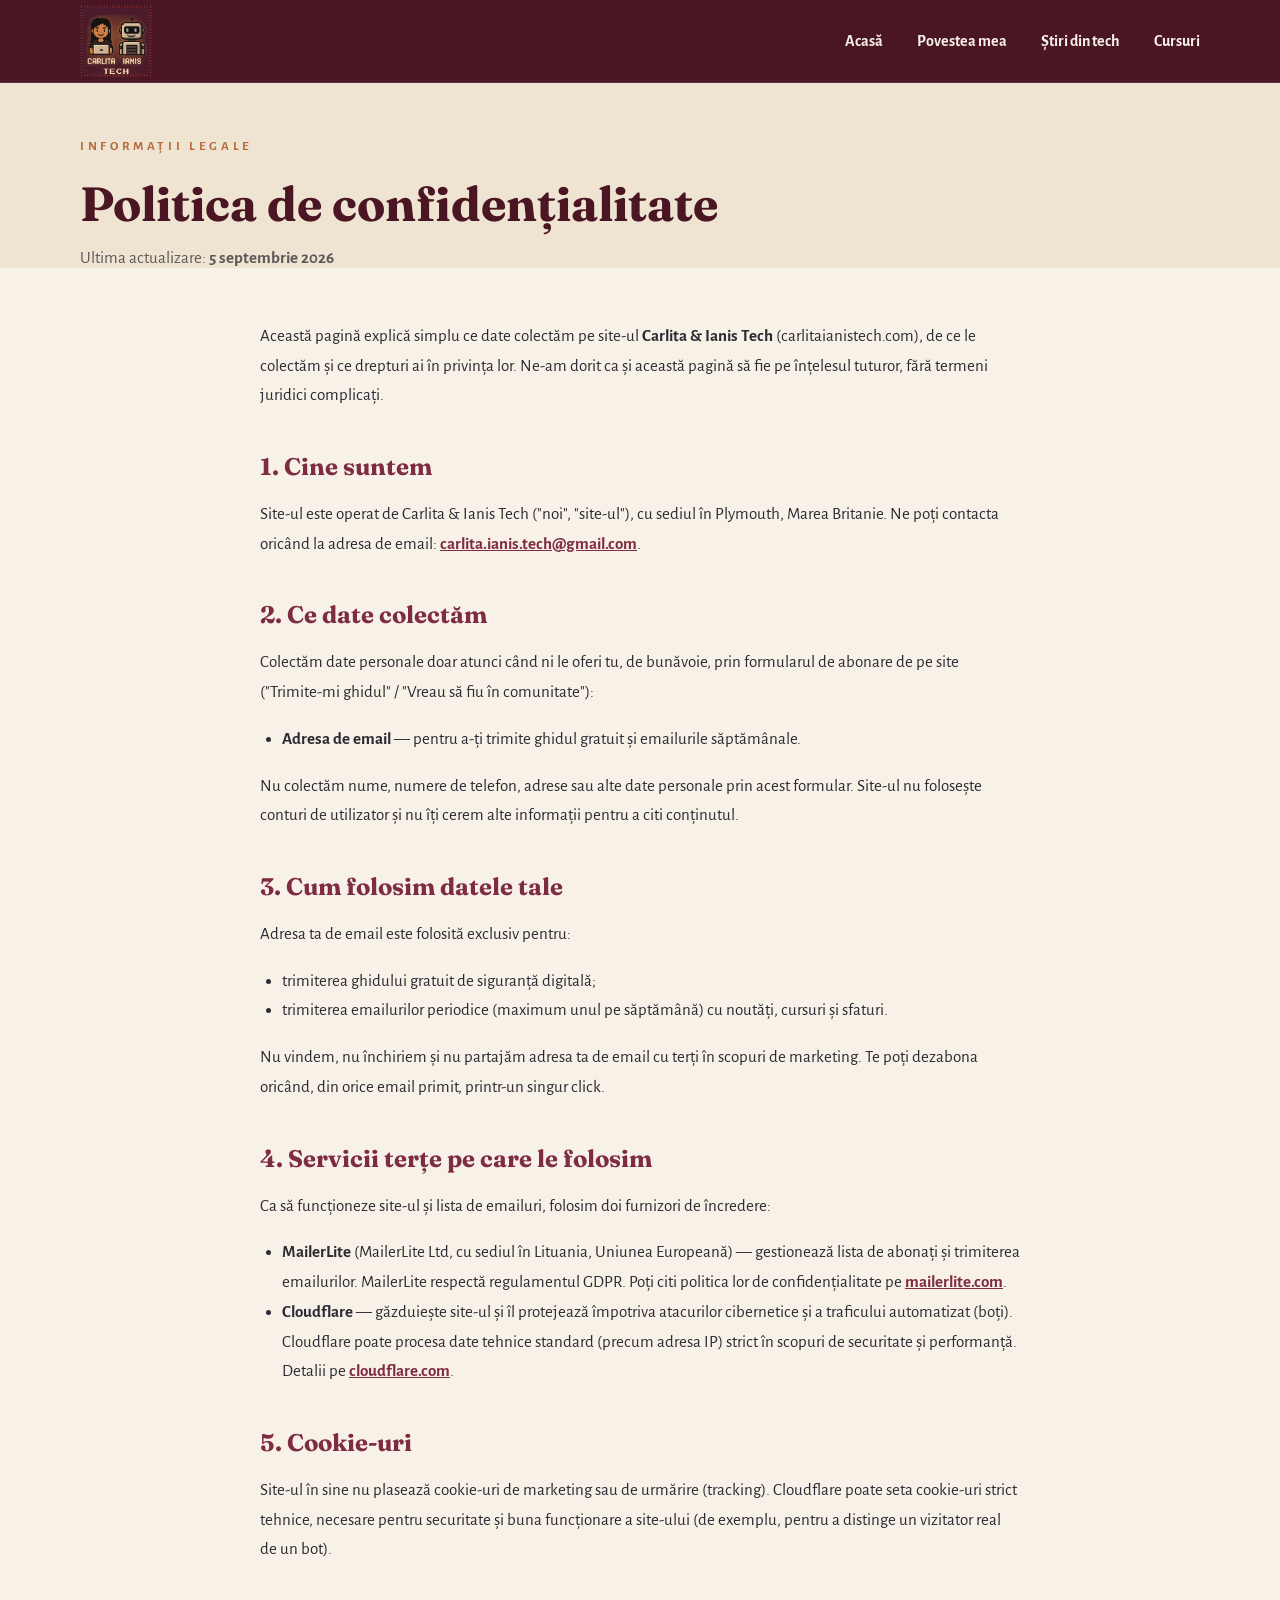
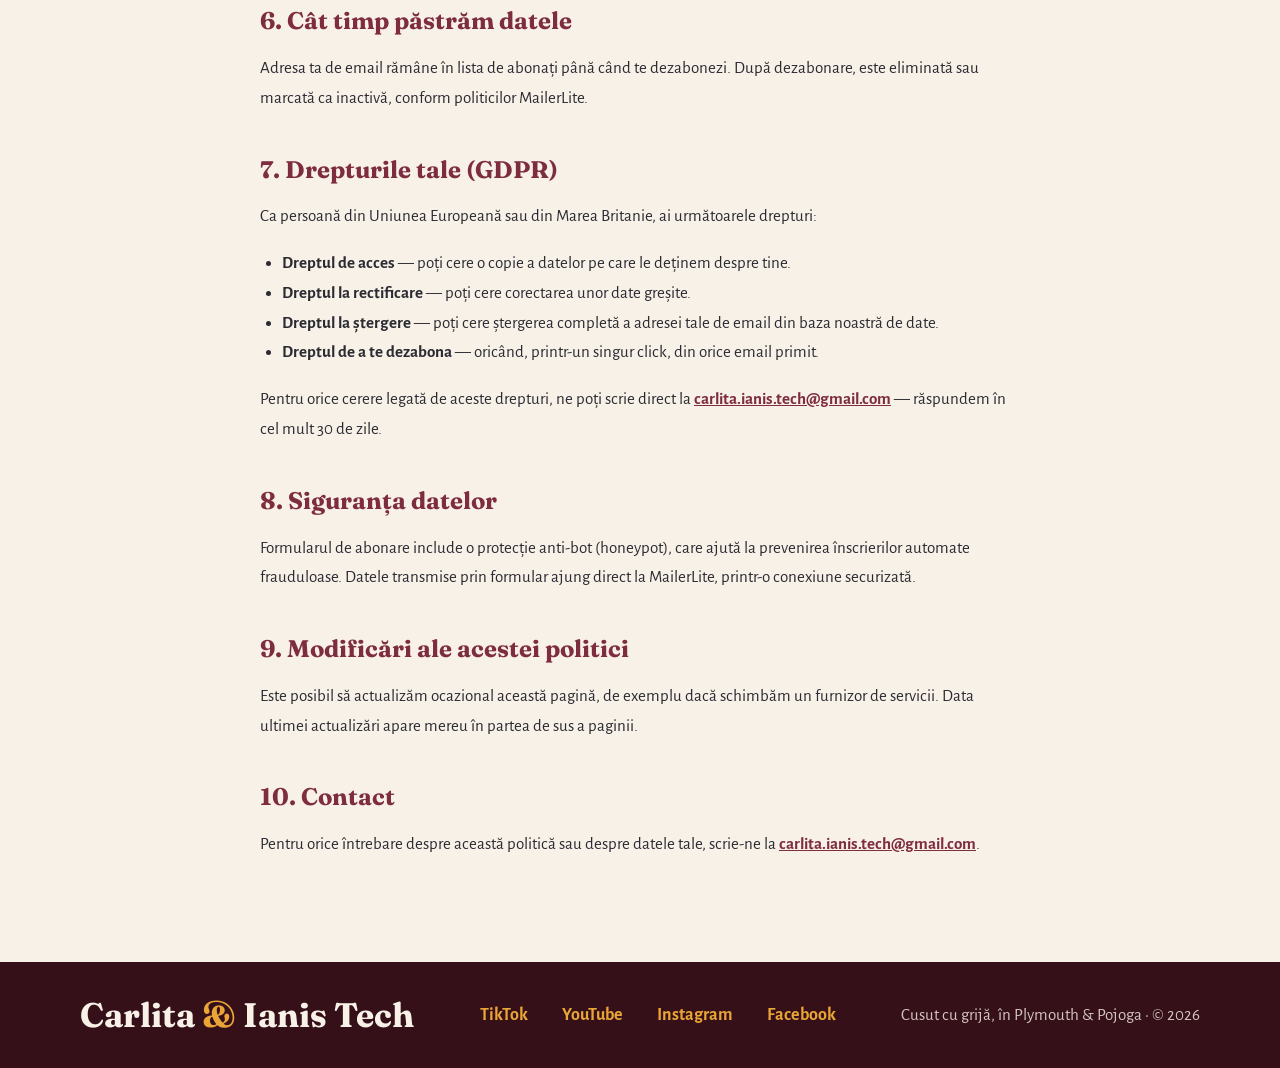
==== commit 14834469: "Adauga assets in frontend, corecteaza cai poze" ====
--- a/CarlitaIanisTechPLATFORM/frontend/confidentialitate.html
+++ b/CarlitaIanisTechPLATFORM/frontend/confidentialitate.html
@@ -21,7 +21,7 @@
     <header class="site-header">
         <div class="container header-bar">
             <a href="index.html" class="nav-logo">
-                <img src="../assets/logo_carlita_ianis.png" alt="Carlita & Ianis Tech" class="logo-img">
+                <img src="assets/logo_carlita_ianis.png" alt="Carlita & Ianis Tech" class="logo-img">
             </a>
 
             <nav class="nav">
@@ -57,7 +57,7 @@
 
                     <p>Această pagină explică simplu ce date colectăm pe site-ul
                         <strong>Carlita &amp; Ianis Tech</strong> (carlitaianistech.com), de ce le colectăm și ce
-                        drepturi ai în privința lor. Ne-am dorit ca și această pagină să fie pe înțelesul tuturor —
+                        drepturi ai în privința lor. Ne-am dorit ca și această pagină să fie pe înțelesul tuturor,
                         fără termeni juridici complicați.</p>
 
                     <h2 style="color:var(--bordo); font-size:24px; margin-top:44px;">1. Cine suntem</h2>
